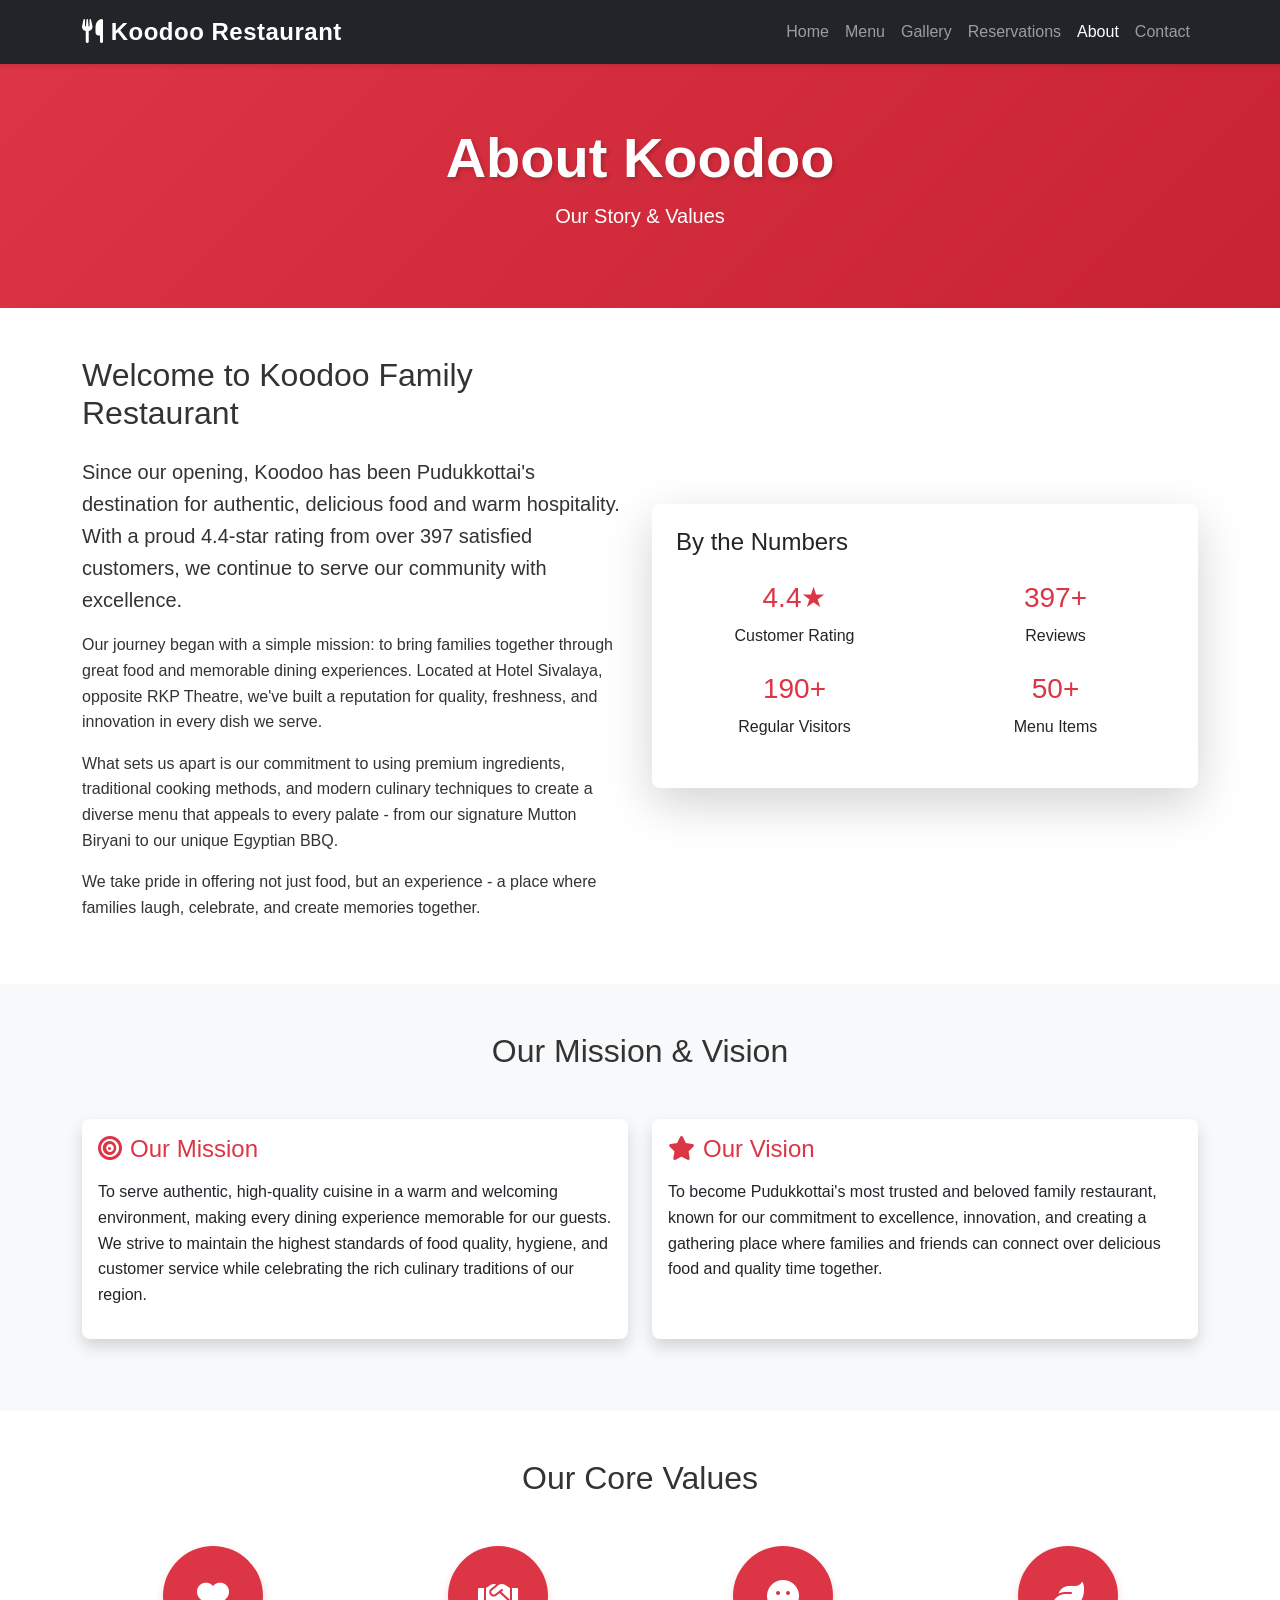
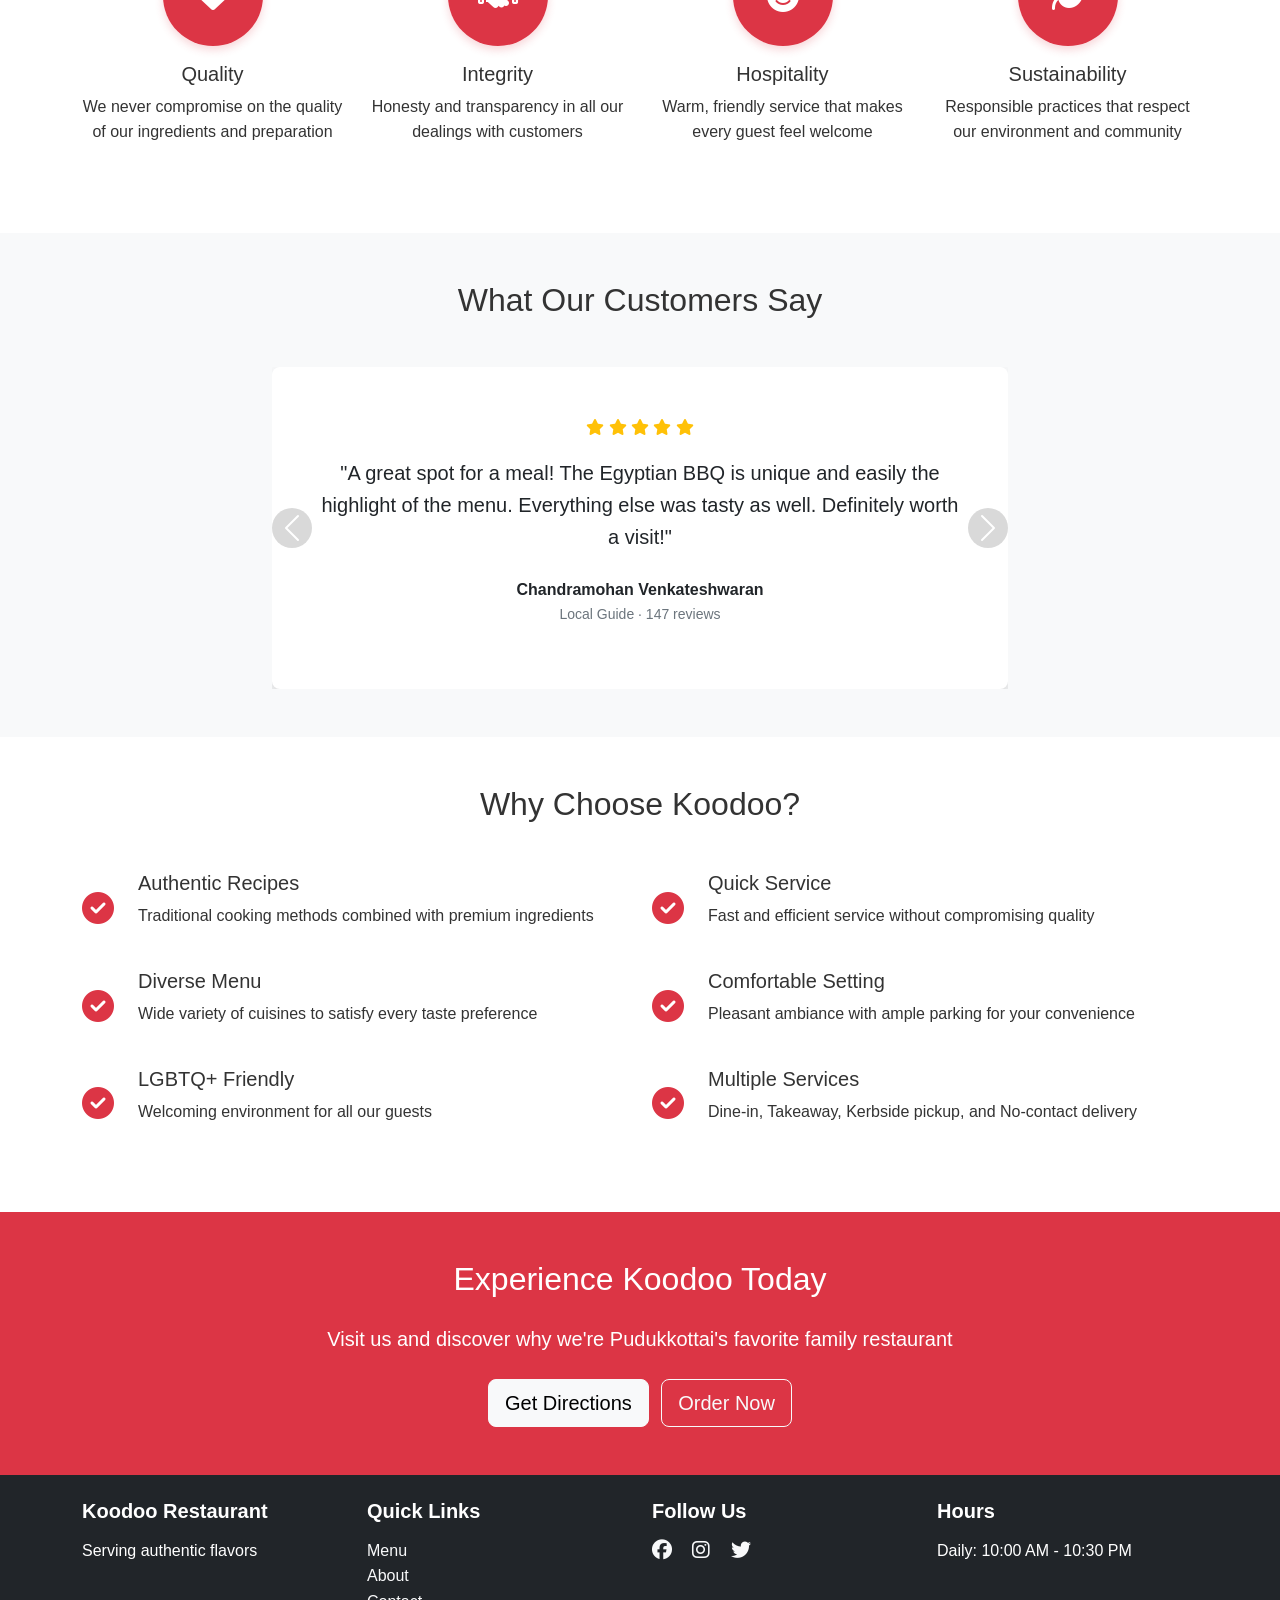
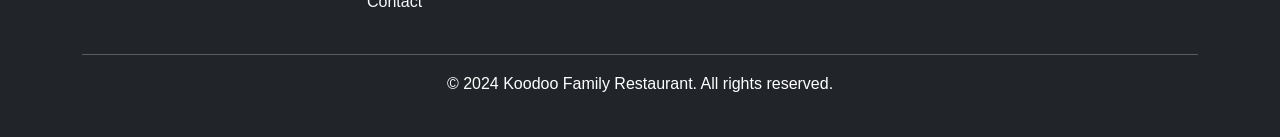
==== about.html @ 0c463f67 "Add files via upload" ====
<!DOCTYPE html>
<html lang="en">
<head>
    <meta charset="UTF-8">
    <meta name="viewport" content="width=device-width, initial-scale=1.0">
    <title>About | Koodoo Family Restaurant</title>
    <link href="https://cdn.jsdelivr.net/npm/bootstrap@5.3.0/dist/css/bootstrap.min.css" rel="stylesheet">
    <link href="https://cdnjs.cloudflare.com/ajax/libs/font-awesome/6.4.0/css/all.min.css" rel="stylesheet">
    <link rel="stylesheet" href="styles.css">
</head>
<body>
    <!-- Navigation Bar -->
    <nav class="navbar navbar-expand-lg navbar-dark bg-dark sticky-top">
        <div class="container">
            <a class="navbar-brand fw-bold" href="index.html">
                <i class="fas fa-utensils"></i> Koodoo Restaurant
            </a>
            <button class="navbar-toggler" type="button" data-bs-toggle="collapse" data-bs-target="#navbarNav">
                <span class="navbar-toggler-icon"></span>
            </button>
            <div class="collapse navbar-collapse" id="navbarNav">
                <ul class="navbar-nav ms-auto">
                    <li class="nav-item"><a class="nav-link" href="index.html">Home</a></li>
                    <li class="nav-item"><a class="nav-link" href="menu.html">Menu</a></li>
                    <li class="nav-item"><a class="nav-link" href="gallery.html">Gallery</a></li>
                    <li class="nav-item"><a class="nav-link" href="reservations.html">Reservations</a></li>
                    <li class="nav-item"><a class="nav-link active" href="about.html">About</a></li>
                    <li class="nav-item"><a class="nav-link" href="contact.html">Contact</a></li>
                </ul>
            </div>
        </div>
    </nav>

    <!-- Page Header -->
    <section class="page-header">
        <div class="container">
            <h1 class="display-4 fw-bold text-white">About Koodoo</h1>
            <p class="lead text-white">Our Story & Values</p>
        </div>
    </section>

    <!-- About Section -->
    <section class="py-5">
        <div class="container">
            <div class="row align-items-center">
                <div class="col-lg-6 mb-4 mb-lg-0">
                    <h2 class="mb-4">Welcome to Koodoo Family Restaurant</h2>
                    <p class="lead mb-3">Since our opening, Koodoo has been Pudukkottai's destination for authentic, delicious food and warm hospitality. With a proud 4.4-star rating from over 397 satisfied customers, we continue to serve our community with excellence.</p>
                    
                    <p class="mb-3">Our journey began with a simple mission: to bring families together through great food and memorable dining experiences. Located at Hotel Sivalaya, opposite RKP Theatre, we've built a reputation for quality, freshness, and innovation in every dish we serve.</p>
                    
                    <p class="mb-3">What sets us apart is our commitment to using premium ingredients, traditional cooking methods, and modern culinary techniques to create a diverse menu that appeals to every palate - from our signature Mutton Biryani to our unique Egyptian BBQ.</p>
                    
                    <p>We take pride in offering not just food, but an experience - a place where families laugh, celebrate, and create memories together.</p>
                </div>
                <div class="col-lg-6">
                    <div class="card shadow-lg">
                        <div class="card-body p-4">
                            <h4 class="card-title mb-4">By the Numbers</h4>
                            <div class="row text-center">
                                <div class="col-6 mb-4">
                                    <h3 class="text-danger">4.4★</h3>
                                    <p class="mb-0">Customer Rating</p>
                                </div>
                                <div class="col-6 mb-4">
                                    <h3 class="text-danger">397+</h3>
                                    <p class="mb-0">Reviews</p>
                                </div>
                                <div class="col-6 mb-4">
                                    <h3 class="text-danger">190+</h3>
                                    <p class="mb-0">Regular Visitors</p>
                                </div>
                                <div class="col-6 mb-4">
                                    <h3 class="text-danger">50+</h3>
                                    <p class="mb-0">Menu Items</p>
                                </div>
                            </div>
                        </div>
                    </div>
                </div>
            </div>
        </div>
    </section>

    <!-- Mission & Vision Section -->
    <section class="py-5 bg-light">
        <div class="container">
            <h2 class="text-center mb-5">Our Mission & Vision</h2>
            <div class="row">
                <div class="col-md-6 mb-4">
                    <div class="card h-100 shadow">
                        <div class="card-body">
                            <h4 class="card-title text-danger mb-3">
                                <i class="fas fa-bullseye me-2"></i>Our Mission
                            </h4>
                            <p>To serve authentic, high-quality cuisine in a warm and welcoming environment, making every dining experience memorable for our guests. We strive to maintain the highest standards of food quality, hygiene, and customer service while celebrating the rich culinary traditions of our region.</p>
                        </div>
                    </div>
                </div>
                <div class="col-md-6 mb-4">
                    <div class="card h-100 shadow">
                        <div class="card-body">
                            <h4 class="card-title text-danger mb-3">
                                <i class="fas fa-star me-2"></i>Our Vision
                            </h4>
                            <p>To become Pudukkottai's most trusted and beloved family restaurant, known for our commitment to excellence, innovation, and creating a gathering place where families and friends can connect over delicious food and quality time together.</p>
                        </div>
                    </div>
                </div>
            </div>
        </div>
    </section>

    <!-- Values Section -->
    <section class="py-5">
        <div class="container">
            <h2 class="text-center mb-5">Our Core Values</h2>
            <div class="row">
                <div class="col-md-3 mb-4">
                    <div class="text-center">
                        <div class="feature-icon bg-danger rounded-circle d-inline-flex align-items-center justify-content-center mb-3" style="width: 100px; height: 100px;">
                            <i class="fas fa-heart text-white fa-2x"></i>
                        </div>
                        <h5>Quality</h5>
                        <p>We never compromise on the quality of our ingredients and preparation</p>
                    </div>
                </div>
                <div class="col-md-3 mb-4">
                    <div class="text-center">
                        <div class="feature-icon bg-danger rounded-circle d-inline-flex align-items-center justify-content-center mb-3" style="width: 100px; height: 100px;">
                            <i class="fas fa-handshake text-white fa-2x"></i>
                        </div>
                        <h5>Integrity</h5>
                        <p>Honesty and transparency in all our dealings with customers</p>
                    </div>
                </div>
                <div class="col-md-3 mb-4">
                    <div class="text-center">
                        <div class="feature-icon bg-danger rounded-circle d-inline-flex align-items-center justify-content-center mb-3" style="width: 100px; height: 100px;">
                            <i class="fas fa-smile text-white fa-2x"></i>
                        </div>
                        <h5>Hospitality</h5>
                        <p>Warm, friendly service that makes every guest feel welcome</p>
                    </div>
                </div>
                <div class="col-md-3 mb-4">
                    <div class="text-center">
                        <div class="feature-icon bg-danger rounded-circle d-inline-flex align-items-center justify-content-center mb-3" style="width: 100px; height: 100px;">
                            <i class="fas fa-leaf text-white fa-2x"></i>
                        </div>
                        <h5>Sustainability</h5>
                        <p>Responsible practices that respect our environment and community</p>
                    </div>
                </div>
            </div>
        </div>
    </section>

    <!-- What Customers Say Section -->
    <section class="py-5 bg-light">
        <div class="container">
            <h2 class="text-center mb-5">What Our Customers Say</h2>
            <div class="row">
                <div class="col-lg-8 mx-auto">
                    <div id="reviewCarousel" class="carousel slide" data-bs-ride="carousel">
                        <div class="carousel-inner">
                            <div class="carousel-item active">
                                <div class="card shadow text-center p-5">
                                    <div class="mb-3">
                                        <i class="fas fa-star text-warning"></i>
                                        <i class="fas fa-star text-warning"></i>
                                        <i class="fas fa-star text-warning"></i>
                                        <i class="fas fa-star text-warning"></i>
                                        <i class="fas fa-star text-warning"></i>
                                    </div>
                                    <p class="fs-5 mb-4">"A great spot for a meal! The Egyptian BBQ is unique and easily the highlight of the menu. Everything else was tasty as well. Definitely worth a visit!"</p>
                                    <p class="fw-bold mb-0">Chandramohan Venkateshwaran</p>
                                    <p class="text-muted small">Local Guide · 147 reviews</p>
                                </div>
                            </div>
                            <div class="carousel-item">
                                <div class="card shadow text-center p-5">
                                    <div class="mb-3">
                                        <i class="fas fa-star text-warning"></i>
                                        <i class="fas fa-star text-warning"></i>
                                        <i class="fas fa-star text-warning"></i>
                                        <i class="fas fa-star text-warning"></i>
                                        <i class="fas fa-star text-warning"></i>
                                    </div>
                                    <p class="fs-5 mb-4">"Food was great - they recommended the mutton biryani and it was good. Service was good and the food came out fast."</p>
                                    <p class="fw-bold mb-0">Patrick Shonikre</p>
                                    <p class="text-muted small">Local Guide · 384 reviews</p>
                                </div>
                            </div>
                            <div class="carousel-item">
                                <div class="card shadow text-center p-5">
                                    <div class="mb-3">
                                        <i class="fas fa-star text-warning"></i>
                                        <i class="fas fa-star text-warning"></i>
                                        <i class="fas fa-star text-warning"></i>
                                        <i class="fas fa-star text-warning"></i>
                                    </div>
                                    <p class="fs-5 mb-4">"I ordered pasta, burgers, chicken soup - all foods taste good. Good service, tasty food, and pleasant ambiance."</p>
                                    <p class="fw-bold mb-0">Our Valued Customer</p>
                                    <p class="text-muted small">Regular Visitor</p>
                                </div>
                            </div>
                        </div>
                        <button class="carousel-control-prev" type="button" data-bs-target="#reviewCarousel" data-bs-slide="prev">
                            <span class="carousel-control-prev-icon" aria-hidden="true"></span>
                        </button>
                        <button class="carousel-control-next" type="button" data-bs-target="#reviewCarousel" data-bs-slide="next">
                            <span class="carousel-control-next-icon" aria-hidden="true"></span>
                        </button>
                    </div>
                </div>
            </div>
        </div>
    </section>

    <!-- Why Choose Us Section -->
    <section class="py-5">
        <div class="container">
            <h2 class="text-center mb-5">Why Choose Koodoo?</h2>
            <div class="row">
                <div class="col-md-6 mb-4">
                    <div class="d-flex">
                        <div class="flex-shrink-0">
                            <div class="d-flex align-items-center justify-content-center h-100">
                                <i class="fas fa-check-circle text-danger fa-2x"></i>
                            </div>
                        </div>
                        <div class="flex-grow-1 ms-4">
                            <h5>Authentic Recipes</h5>
                            <p>Traditional cooking methods combined with premium ingredients</p>
                        </div>
                    </div>
                </div>
                <div class="col-md-6 mb-4">
                    <div class="d-flex">
                        <div class="flex-shrink-0">
                            <div class="d-flex align-items-center justify-content-center h-100">
                                <i class="fas fa-check-circle text-danger fa-2x"></i>
                            </div>
                        </div>
                        <div class="flex-grow-1 ms-4">
                            <h5>Quick Service</h5>
                            <p>Fast and efficient service without compromising quality</p>
                        </div>
                    </div>
                </div>
                <div class="col-md-6 mb-4">
                    <div class="d-flex">
                        <div class="flex-shrink-0">
                            <div class="d-flex align-items-center justify-content-center h-100">
                                <i class="fas fa-check-circle text-danger fa-2x"></i>
                            </div>
                        </div>
                        <div class="flex-grow-1 ms-4">
                            <h5>Diverse Menu</h5>
                            <p>Wide variety of cuisines to satisfy every taste preference</p>
                        </div>
                    </div>
                </div>
                <div class="col-md-6 mb-4">
                    <div class="d-flex">
                        <div class="flex-shrink-0">
                            <div class="d-flex align-items-center justify-content-center h-100">
                                <i class="fas fa-check-circle text-danger fa-2x"></i>
                            </div>
                        </div>
                        <div class="flex-grow-1 ms-4">
                            <h5>Comfortable Setting</h5>
                            <p>Pleasant ambiance with ample parking for your convenience</p>
                        </div>
                    </div>
                </div>
                <div class="col-md-6 mb-4">
                    <div class="d-flex">
                        <div class="flex-shrink-0">
                            <div class="d-flex align-items-center justify-content-center h-100">
                                <i class="fas fa-check-circle text-danger fa-2x"></i>
                            </div>
                        </div>
                        <div class="flex-grow-1 ms-4">
                            <h5>LGBTQ+ Friendly</h5>
                            <p>Welcoming environment for all our guests</p>
                        </div>
                    </div>
                </div>
                <div class="col-md-6 mb-4">
                    <div class="d-flex">
                        <div class="flex-shrink-0">
                            <div class="d-flex align-items-center justify-content-center h-100">
                                <i class="fas fa-check-circle text-danger fa-2x"></i>
                            </div>
                        </div>
                        <div class="flex-grow-1 ms-4">
                            <h5>Multiple Services</h5>
                            <p>Dine-in, Takeaway, Kerbside pickup, and No-contact delivery</p>
                        </div>
                    </div>
                </div>
            </div>
        </div>
    </section>

    <!-- Call to Action -->
    <section class="py-5 bg-danger text-white">
        <div class="container text-center">
            <h2 class="mb-4">Experience Koodoo Today</h2>
            <p class="lead mb-4">Visit us and discover why we're Pudukkottai's favorite family restaurant</p>
            <a href="contact.html" class="btn btn-light btn-lg me-2">Get Directions</a>
            <a href="reservations.html" class="btn btn-outline-light btn-lg">Order Now</a>
        </div>
    </section>

    <!-- Footer -->
    <footer class="bg-dark text-white py-4">
        <div class="container">
            <div class="row mb-4">
                <div class="col-md-3">
                    <h5>Koodoo Restaurant</h5>
                    <p>Serving authentic flavors</p>
                </div>
                <div class="col-md-3">
                    <h5>Quick Links</h5>
                    <ul class="list-unstyled">
                        <li><a href="menu.html" class="text-decoration-none text-light">Menu</a></li>
                        <li><a href="about.html" class="text-decoration-none text-light">About</a></li>
                        <li><a href="contact.html" class="text-decoration-none text-light">Contact</a></li>
                    </ul>
                </div>
                <div class="col-md-3">
                    <h5>Follow Us</h5>
                    <div>
                        <a href="#" class="text-decoration-none text-light me-3"><i class="fab fa-facebook fa-lg"></i></a>
                        <a href="#" class="text-decoration-none text-light me-3"><i class="fab fa-instagram fa-lg"></i></a>
                        <a href="#" class="text-decoration-none text-light me-3"><i class="fab fa-twitter fa-lg"></i></a>
                    </div>
                </div>
                <div class="col-md-3">
                    <h5>Hours</h5>
                    <p>Daily: 10:00 AM - 10:30 PM</p>
                </div>
            </div>
            <hr>
            <div class="text-center">
                <p>&copy; 2024 Koodoo Family Restaurant. All rights reserved.</p>
            </div>
        </div>
    </footer>

    <script src="https://cdn.jsdelivr.net/npm/bootstrap@5.3.0/dist/js/bootstrap.bundle.min.js"></script>
    <script src="script.js"></script>
</body>
</html>
---- styles.css ----
/* ===== Custom Styles for Koodoo Restaurant ===== */

:root {
    --primary-color: #dc3545;
    --secondary-color: #343a40;
    --light-color: #f8f9fa;
    --dark-color: #212529;
    --danger-color: #dc3545;
}

/* General Styles */
body {
    font-family: 'Segoe UI', Tahoma, Geneva, Verdana, sans-serif;
    line-height: 1.6;
    color: #333;
}

a {
    transition: all 0.3s ease;
}

/* Navigation */
.navbar {
    box-shadow: 0 2px 4px rgba(0, 0, 0, 0.1);
}

.navbar-brand {
    font-size: 1.5rem;
    letter-spacing: 0.5px;
}

/* Hero Section */
.hero-section {
    background: linear-gradient(135deg, #1a1a1a 0%, #2d2d2d 100%);
    color: white;
    padding: 120px 0;
    text-align: center;
    position: relative;
    overflow: hidden;
    min-height: 90vh;
    display: flex;
    align-items: center;
    justify-content: center;
}

.hero-section.premium-hero {
    background: linear-gradient(135deg, #0f0f0f 0%, #1a1a1a 50%, #2d1b1b 100%);
    min-height: 100vh;
}

.hero-overlay {
    position: absolute;
    top: 0;
    left: 0;
    right: 0;
    bottom: 0;
    background: 
        radial-gradient(circle at 20% 50%, rgba(220, 53, 69, 0.1) 0%, transparent 50%),
        radial-gradient(circle at 80% 80%, rgba(255, 193, 7, 0.05) 0%, transparent 50%);
    z-index: 1;
}

.hero-content {
    position: relative;
    z-index: 2;
    max-width: 900px;
}

.hero-badge {
    display: inline-block;
    background: rgba(255, 193, 7, 0.1);
    border: 1px solid rgba(255, 193, 7, 0.3);
    padding: 12px 24px;
    border-radius: 50px;
    font-size: 0.9rem;
    letter-spacing: 1px;
    backdrop-filter: blur(10px);
}

.hero-section .display-2 {
    font-weight: 700;
    text-shadow: 0 4px 20px rgba(0, 0, 0, 0.5);
    animation: fadeInDown 1s ease-out;
}

.hero-section .lead {
    animation: fadeInUp 1s ease-out 0.2s both;
}

.hero-cta {
    animation: fadeInUp 1s ease-out 0.4s both;
}

.hero-stats {
    display: flex;
    justify-content: center;
    gap: 60px;
    animation: fadeInUp 1s ease-out 0.6s both;
}

.stat-item {
    text-align: center;
}

.stat-item h3 {
    font-size: 2.5rem;
    font-weight: 700;
    text-shadow: 0 2px 10px rgba(0, 0, 0, 0.3);
}

@keyframes fadeInDown {
    from {
        opacity: 0;
        transform: translateY(-30px);
    }
    to {
        opacity: 1;
        transform: translateY(0);
    }
}

@keyframes fadeInUp {
    from {
        opacity: 0;
        transform: translateY(30px);
    }
    to {
        opacity: 1;
        transform: translateY(0);
    }
}

/* Page Header */
.page-header {
    background: linear-gradient(135deg, #dc3545 0%, #c82333 100%);
    color: white;
    padding: 60px 0;
    text-align: center;
    margin-bottom: 0;
}

.page-header h1 {
    font-weight: 700;
    text-shadow: 2px 2px 4px rgba(0, 0, 0, 0.2);
}

/* Cards */
.card {
    border: none;
    border-radius: 8px;
    transition: transform 0.3s ease, box-shadow 0.3s ease;
}

.card:hover {
    transform: translateY(-5px);
    box-shadow: 0 8px 16px rgba(0, 0, 0, 0.15) !important;
}

.card-header {
    border-radius: 8px 8px 0 0 !important;
}

/* Menu Cards */
.menu-card {
    border: 1px solid #e0e0e0;
}

.menu-card:hover {
    border-color: #dc3545;
}

.menu-category {
    animation: fadeIn 0.5s ease-in;
}

@keyframes fadeIn {
    from {
        opacity: 0;
    }
    to {
        opacity: 1;
    }
}

/* Gallery */
.gallery-grid {
    animation: slideUp 0.6s ease-out;
}

@keyframes slideUp {
    from {
        opacity: 0;
        transform: translateY(20px);
    }
    to {
        opacity: 1;
        transform: translateY(0);
    }
}

.gallery-item {
    border-radius: 10px;
    overflow: hidden;
    box-shadow: 0 4px 8px rgba(0, 0, 0, 0.1);
    transition: all 0.3s ease;
}

.gallery-item:hover {
    transform: scale(1.05);
    box-shadow: 0 8px 16px rgba(0, 0, 0, 0.2);
}

.gallery-placeholder {
    height: 250px;
    display: flex;
    align-items: center;
    justify-content: center;
    color: white;
}

.gallery-info {
    padding: 15px;
    background: white;
}

/* Buttons */
.btn-danger {
    background-color: var(--danger-color);
    border-color: var(--danger-color);
    font-weight: 600;
    padding: 10px 20px;
}

.btn-danger:hover {
    background-color: #c82333;
    border-color: #c82333;
    transform: translateY(-2px);
    box-shadow: 0 4px 8px rgba(220, 53, 69, 0.3);
}

.btn-outline-light:hover {
    background-color: rgba(255, 255, 255, 0.1);
}

/* Service Cards */
.service-card {
    border: none;
    border-top: 3px solid var(--danger-color);
    transition: all 0.3s ease;
}

.service-card:hover {
    border-top-color: #c82333;
    box-shadow: 0 8px 16px rgba(220, 53, 69, 0.15) !important;
}

.service-card i {
    transition: all 0.3s ease;
}

.service-card:hover i {
    transform: scale(1.1) rotate(5deg);
}

/* Features */
.feature-icon {
    box-shadow: 0 4px 8px rgba(220, 53, 69, 0.2);
}

.feature-card {
    padding: 20px;
    border-radius: 10px;
    transition: all 0.3s ease;
}

.feature-card:hover {
    box-shadow: 0 8px 16px rgba(0, 0, 0, 0.1);
}

/* Forms */
.form-control,
.form-select {
    border-radius: 6px;
    border: 1px solid #ddd;
    padding: 10px 12px;
    transition: all 0.3s ease;
}

.form-control:focus,
.form-select:focus {
    border-color: var(--danger-color);
    box-shadow: 0 0 0 0.2rem rgba(220, 53, 69, 0.25);
}

.form-check-input:checked {
    background-color: var(--danger-color);
    border-color: var(--danger-color);
}

/* Rating Stars */
.fa-star {
    animation: twinkle 0.6s ease-in-out;
}

@keyframes twinkle {
    0%, 100% {
        opacity: 1;
    }
    50% {
        opacity: 0.7;
    }
}

/* Badges */
.badge {
    padding: 8px 12px;
    font-weight: 600;
    font-size: 0.9rem;
}

/* Sections */
section {
    position: relative;
}

.bg-light {
    background-color: #f8f9fa !important;
}

.bg-danger {
    background-color: var(--danger-color) !important;
}

.bg-dark {
    background-color: var(--dark-color) !important;
}

/* Footer */
footer {
    background-color: var(--dark-color);
    color: white;
}

footer a {
    color: white;
    text-decoration: none;
}

footer a:hover {
    color: var(--danger-color);
}

footer h5 {
    font-weight: 700;
    color: white;
    margin-bottom: 15px;
}

footer hr {
    background-color: rgba(255, 255, 255, 0.1);
}

/* Carousel */
.carousel-control-prev,
.carousel-control-next {
    background: rgba(0, 0, 0, 0.3);
    width: 40px;
    height: 40px;
    top: 50%;
    transform: translateY(-50%);
    border-radius: 50%;
}

.carousel-control-prev:hover,
.carousel-control-next:hover {
    background: rgba(220, 53, 69, 0.5);
}

/* Accordion */
.accordion-button:not(.collapsed) {
    background-color: var(--danger-color);
    color: white;
    box-shadow: inset 0 -1px 0 rgba(0, 0, 0, 0.125);
}

.accordion-button:focus {
    border-color: var(--danger-color);
    box-shadow: 0 0 0 0.25rem rgba(220, 53, 69, 0.25);
}

/* Map */
.map-container {
    height: 400px;
    border-radius: 10px;
    overflow: hidden;
}

/* Responsive */
@media (max-width: 768px) {
    .hero-section {
        padding: 80px 0;
    }

    .hero-section .display-3 {
        font-size: 2rem;
    }

    .page-header {
        padding: 40px 0;
    }

    .page-header h1 {
        font-size: 1.75rem;
    }

    .gallery-placeholder {
        height: 200px;
    }

    footer .col-md-3 {
        margin-bottom: 20px;
    }
}

@media (max-width: 576px) {
    .hero-section .display-3 {
        font-size: 1.5rem;
    }

    .hero-section .lead {
        font-size: 1rem;
    }

    .btn-group {
        display: flex;
        flex-direction: column;
    }

    .btn-group .btn {
        border-radius: 6px !important;
        margin-bottom: 5px;
    }

    .gallery-placeholder {
        height: 150px;
    }

    .gallery-placeholder i {
        font-size: 2rem;
    }
}

/* Animations */
.fade-in {
    animation: fadeIn 0.5s ease-in;
}

.slide-in {
    animation: slideIn 0.5s ease-out;
}

@keyframes slideIn {
    from {
        transform: translateX(-20px);
        opacity: 0;
    }
    to {
        transform: translateX(0);
        opacity: 1;
    }
}

/* Utility Classes */
.text-danger {
    color: var(--danger-color) !important;
}

.text-muted {
    color: #6c757d !important;
}

.shadow-lg {
    box-shadow: 0 1rem 3rem rgba(0, 0, 0, 0.175) !important;
}

.rounded-circle {
    border-radius: 50%;
}

/* Scrollbar Styling (for Webkit browsers) */
::-webkit-scrollbar {
    width: 10px;
}

::-webkit-scrollbar-track {
    background: #f1f1f1;
}

::-webkit-scrollbar-thumb {
    background: var(--danger-color);
    border-radius: 5px;
}

::-webkit-scrollbar-thumb:hover {
    background: #c82333;
}

/* Success Messages */
.alert {
    border-radius: 8px;
    border: none;
    animation: slideDown 0.3s ease-out;
}

@keyframes slideDown {
    from {
        transform: translateY(-20px);
        opacity: 0;
    }
    to {
        transform: translateY(0);
        opacity: 1;
    }
}

/* Loading Animation */
.loading {
    display: inline-block;
    width: 20px;
    height: 20px;
    border: 3px solid rgba(220, 53, 69, 0.3);
    border-radius: 50%;
    border-top-color: var(--danger-color);
    animation: spin 1s ease-in-out infinite;
}

@keyframes spin {
    to {
        transform: rotate(360deg);
    }
}

/* Smooth Scrolling */
html {
    scroll-behavior: smooth;
}

/* Focus States */
*:focus {
    outline: 2px solid var(--danger-color);
    outline-offset: 2px;
}

button:focus,
a:focus {
    outline-offset: 4px;
}

/* Print Styles */
@media print {
    .navbar,
    footer,
    .btn,
    .no-print {
        display: none !important;
    }
}

/* ===== CART SIDEBAR STYLES ===== */
.cart-sidebar {
    position: fixed;
    right: -400px;
    top: 0;
    width: 400px;
    height: 100vh;
    background: linear-gradient(135deg, #1a1a1a 0%, #2d2d2d 100%);
    box-shadow: -5px 0 30px rgba(0, 0, 0, 0.5);
    transition: right 0.3s ease;
    z-index: 9998;
    overflow-y: auto;
    color: white;
}

.cart-sidebar.active {
    right: 0;
}

.cart-header {
    background: linear-gradient(135deg, #dc3545 0%, #c82333 100%);
    padding: 20px;
    display: flex;
    justify-content: space-between;
    align-items: center;
    position: sticky;
    top: 0;
    z-index: 9999;
}

.cart-close-btn {
    background: none;
    border: none;
    color: white;
    font-size: 1.5rem;
    cursor: pointer;
    transition: transform 0.2s;
}

.cart-close-btn:hover {
    transform: scale(1.1);
}

.cart-items-container {
    padding: 20px;
    min-height: 300px;
}

.cart-empty {
    text-align: center;
    padding: 40px 20px;
    color: #aaa;
}

.cart-empty i {
    font-size: 3rem;
    margin-bottom: 20px;
    opacity: 0.5;
}

.cart-item {
    background: rgba(255, 255, 255, 0.05);
    border-left: 3px solid #dc3545;
    padding: 15px;
    margin-bottom: 10px;
    border-radius: 5px;
    animation: slideInLeft 0.3s ease;
}

@keyframes slideInLeft {
    from {
        opacity: 0;
        transform: translateX(20px);
    }
    to {
        opacity: 1;
        transform: translateX(0);
    }
}

.cart-item-name {
    font-weight: 600;
    margin-bottom: 5px;
}

.cart-item-price {
    color: #ffc107;
    font-weight: 700;
}

.cart-item-remove {
    background: none;
    border: none;
    color: #dc3545;
    cursor: pointer;
    font-size: 0.9rem;
    margin-top: 8px;
    transition: all 0.2s;
}

.cart-item-remove:hover {
    color: #fff;
    transform: scale(1.1);
}

.cart-summary {
    background: rgba(255, 255, 255, 0.02);
    border-top: 1px solid rgba(255, 255, 255, 0.1);
    padding: 20px;
    position: sticky;
    bottom: 0;
}

.summary-row {
    display: flex;
    justify-content: space-between;
    margin-bottom: 12px;
    color: #aaa;
}

.summary-row.total {
    border-top: 1px solid rgba(255, 255, 255, 0.1);
    padding-top: 12px;
    margin-top: 12px;
    color: #ffc107;
    font-weight: 700;
    font-size: 1.1rem;
}

.checkout-btn {
    width: 100%;
    padding: 15px;
    background: linear-gradient(135deg, #dc3545 0%, #c82333 100%);
    color: white;
    border: none;
    border-radius: 8px;
    font-weight: 700;
    font-size: 1rem;
    cursor: pointer;
    margin-top: 15px;
    transition: all 0.3s;
}

.checkout-btn:hover {
    transform: translateY(-2px);
    box-shadow: 0 8px 20px rgba(220, 53, 69, 0.4);
}

.checkout-btn:disabled {
    background: #666;
    cursor: not-allowed;
    transform: none;
}

.cart-toggle-btn {
    position: fixed;
    bottom: 30px;
    right: 30px;
    width: 60px;
    height: 60px;
    background: linear-gradient(135deg, #dc3545 0%, #c82333 100%);
    color: white;
    border: none;
    border-radius: 50%;
    font-size: 1.5rem;
    cursor: pointer;
    z-index: 9997;
    box-shadow: 0 4px 15px rgba(220, 53, 69, 0.4);
    display: flex;
    align-items: center;
    justify-content: center;
    transition: all 0.3s;
}

.cart-toggle-btn:hover {
    transform: scale(1.1);
    box-shadow: 0 6px 20px rgba(220, 53, 69, 0.6);
}

.cart-badge {
    position: absolute;
    top: -10px;
    right: -10px;
    background: #ffc107;
    color: #000;
    width: 30px;
    height: 30px;
    border-radius: 50%;
    display: flex;
    align-items: center;
    justify-content: center;
    font-weight: 700;
    font-size: 0.9rem;
}

/* Overlay when cart is open */
.cart-overlay {
    position: fixed;
    top: 0;
    left: 0;
    right: 0;
    bottom: 0;
    background: rgba(0, 0, 0, 0.7);
    z-index: 9996;
    opacity: 0;
    pointer-events: none;
    transition: opacity 0.3s ease;
}

.cart-overlay.active {
    opacity: 1;
    pointer-events: all;
}

/* Modal Checkout Styles */
.checkout-modal {
    display: none;
    position: fixed;
    top: 0;
    left: 0;
    right: 0;
    bottom: 0;
    background: rgba(0, 0, 0, 0.8);
    z-index: 9999;
    align-items: center;
    justify-content: center;
}

.checkout-modal.active {
    display: flex;
}

.checkout-content {
    background: #1a1a1a;
    border-radius: 15px;
    max-width: 600px;
    width: 90%;
    max-height: 90vh;
    overflow-y: auto;
    color: white;
    position: relative;
}

.checkout-header {
    background: linear-gradient(135deg, #dc3545 0%, #c82333 100%);
    padding: 25px;
    border-radius: 15px 15px 0 0;
}

.checkout-header h2 {
    margin: 0;
    font-weight: 700;
}

.checkout-body {
    padding: 30px;
}

.checkout-close {
    position: absolute;
    top: 15px;
    right: 15px;
    background: none;
    border: none;
    color: white;
    font-size: 1.5rem;
    cursor: pointer;
}

.form-group-checkout {
    margin-bottom: 20px;
}

.form-group-checkout label {
    display: block;
    margin-bottom: 8px;
    font-weight: 600;
    color: #ffc107;
}

.form-group-checkout input,
.form-group-checkout select,
.form-group-checkout textarea {
    width: 100%;
    padding: 12px;
    background: rgba(255, 255, 255, 0.05);
    border: 1px solid rgba(255, 255, 255, 0.1);
    border-radius: 6px;
    color: white;
    font-family: inherit;
}

.form-group-checkout input::placeholder,
.form-group-checkout textarea::placeholder {
    color: rgba(255, 255, 255, 0.5);
}

.form-group-checkout input:focus,
.form-group-checkout select:focus,
.form-group-checkout textarea:focus {
    outline: none;
    border-color: #dc3545;
    box-shadow: 0 0 0 3px rgba(220, 53, 69, 0.2);
}

.payment-methods {
    display: grid;
    grid-template-columns: 1fr 1fr;
    gap: 15px;
    margin-bottom: 20px;
}

.payment-option {
    position: relative;
}

.payment-option input {
    display: none;
}

.payment-label {
    display: block;
    padding: 15px;
    border: 2px solid rgba(255, 255, 255, 0.2);
    border-radius: 8px;
    cursor: pointer;
    text-align: center;
    transition: all 0.3s;
    font-weight: 600;
}

.payment-option input:checked + .payment-label {
    border-color: #dc3545;
    background: rgba(220, 53, 69, 0.1);
    color: #ffc107;
}

.payment-label:hover {
    border-color: #dc3545;
}

.submit-order-btn {
    width: 100%;
    padding: 15px;
    background: linear-gradient(135deg, #dc3545 0%, #c82333 100%);
    color: white;
    border: none;
    border-radius: 8px;
    font-weight: 700;
    font-size: 1.1rem;
    cursor: pointer;
    transition: all 0.3s;
}

.submit-order-btn:hover {
    transform: translateY(-2px);
    box-shadow: 0 8px 20px rgba(220, 53, 69, 0.4);
}

.submit-order-btn:disabled {
    background: #666;
    cursor: not-allowed;
}

@media (max-width: 768px) {
    .cart-sidebar {
        width: 100%;
        right: -100%;
    }

    .hero-stats {
        gap: 30px;
    }

    .stat-item h3 {
        font-size: 2rem;
    }

    .payment-methods {
        grid-template-columns: 1fr;
    }

    .checkout-content {
        width: 95%;
    }
}
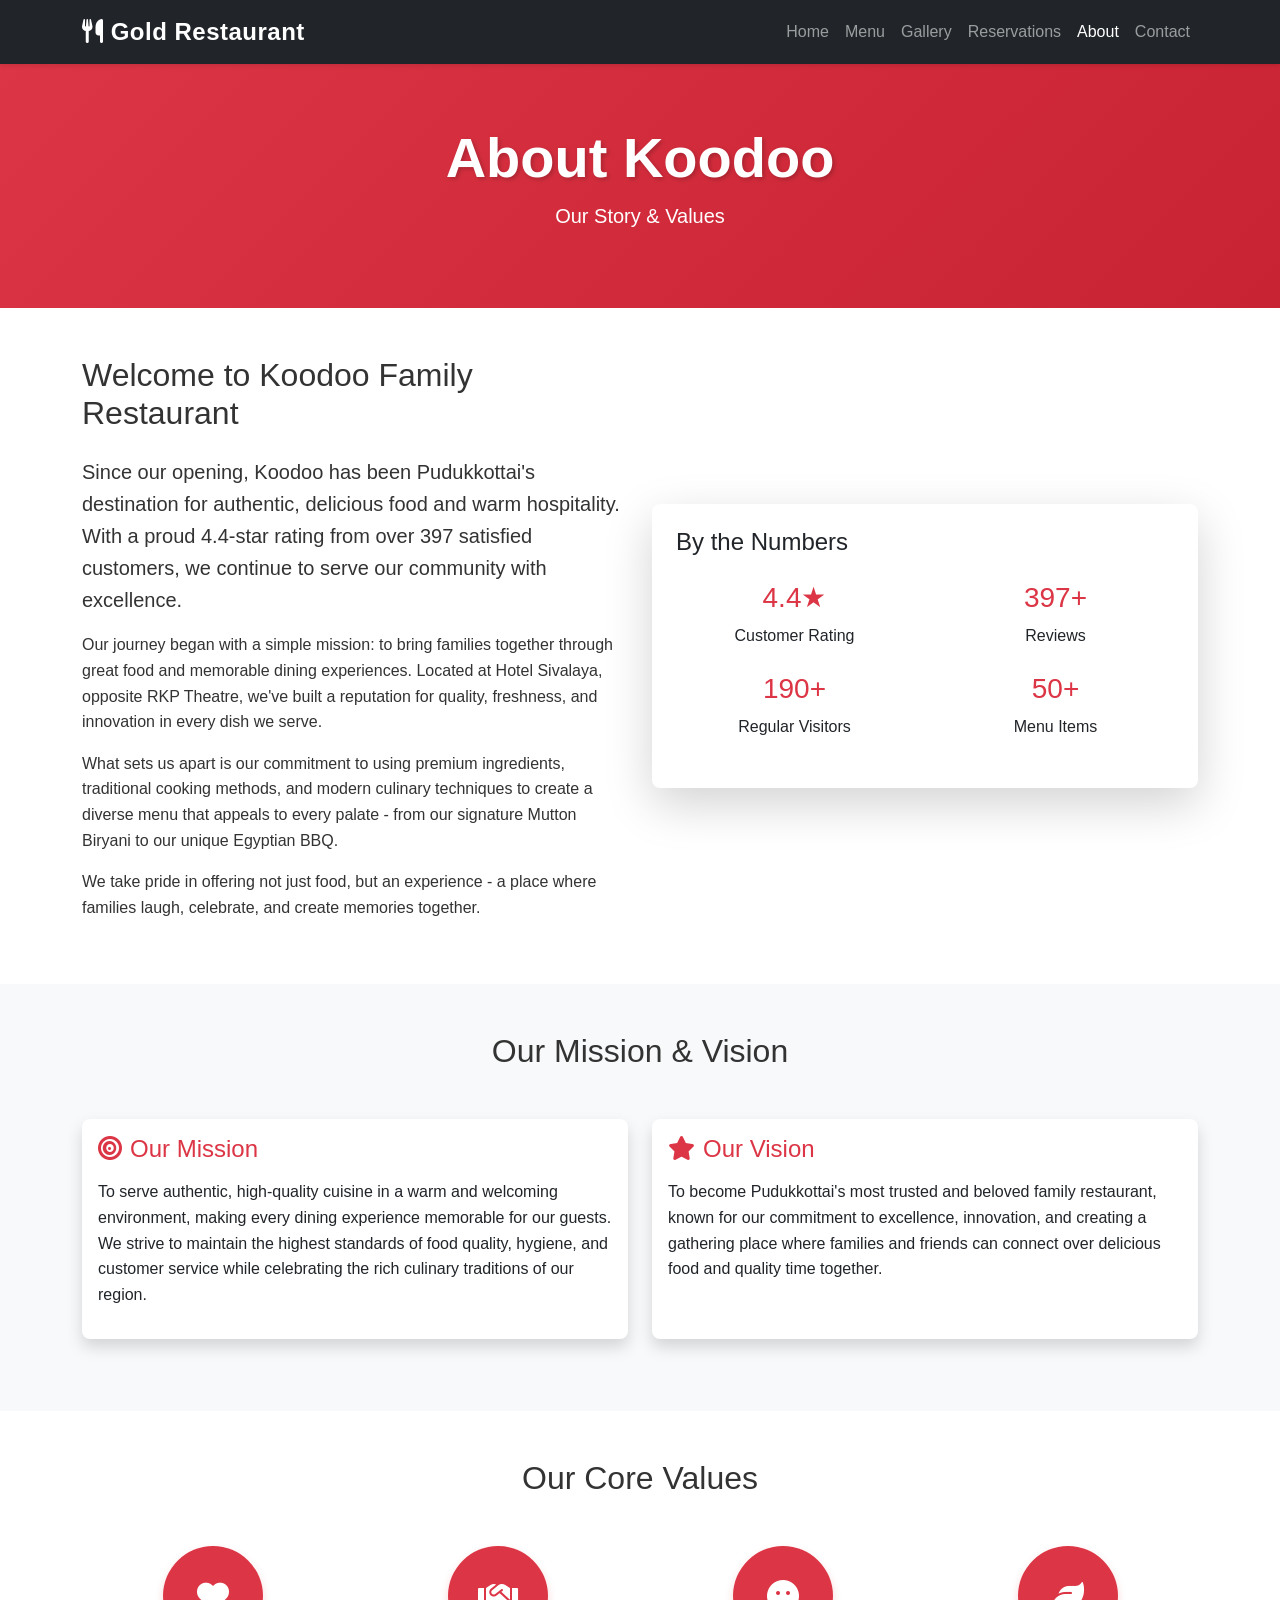
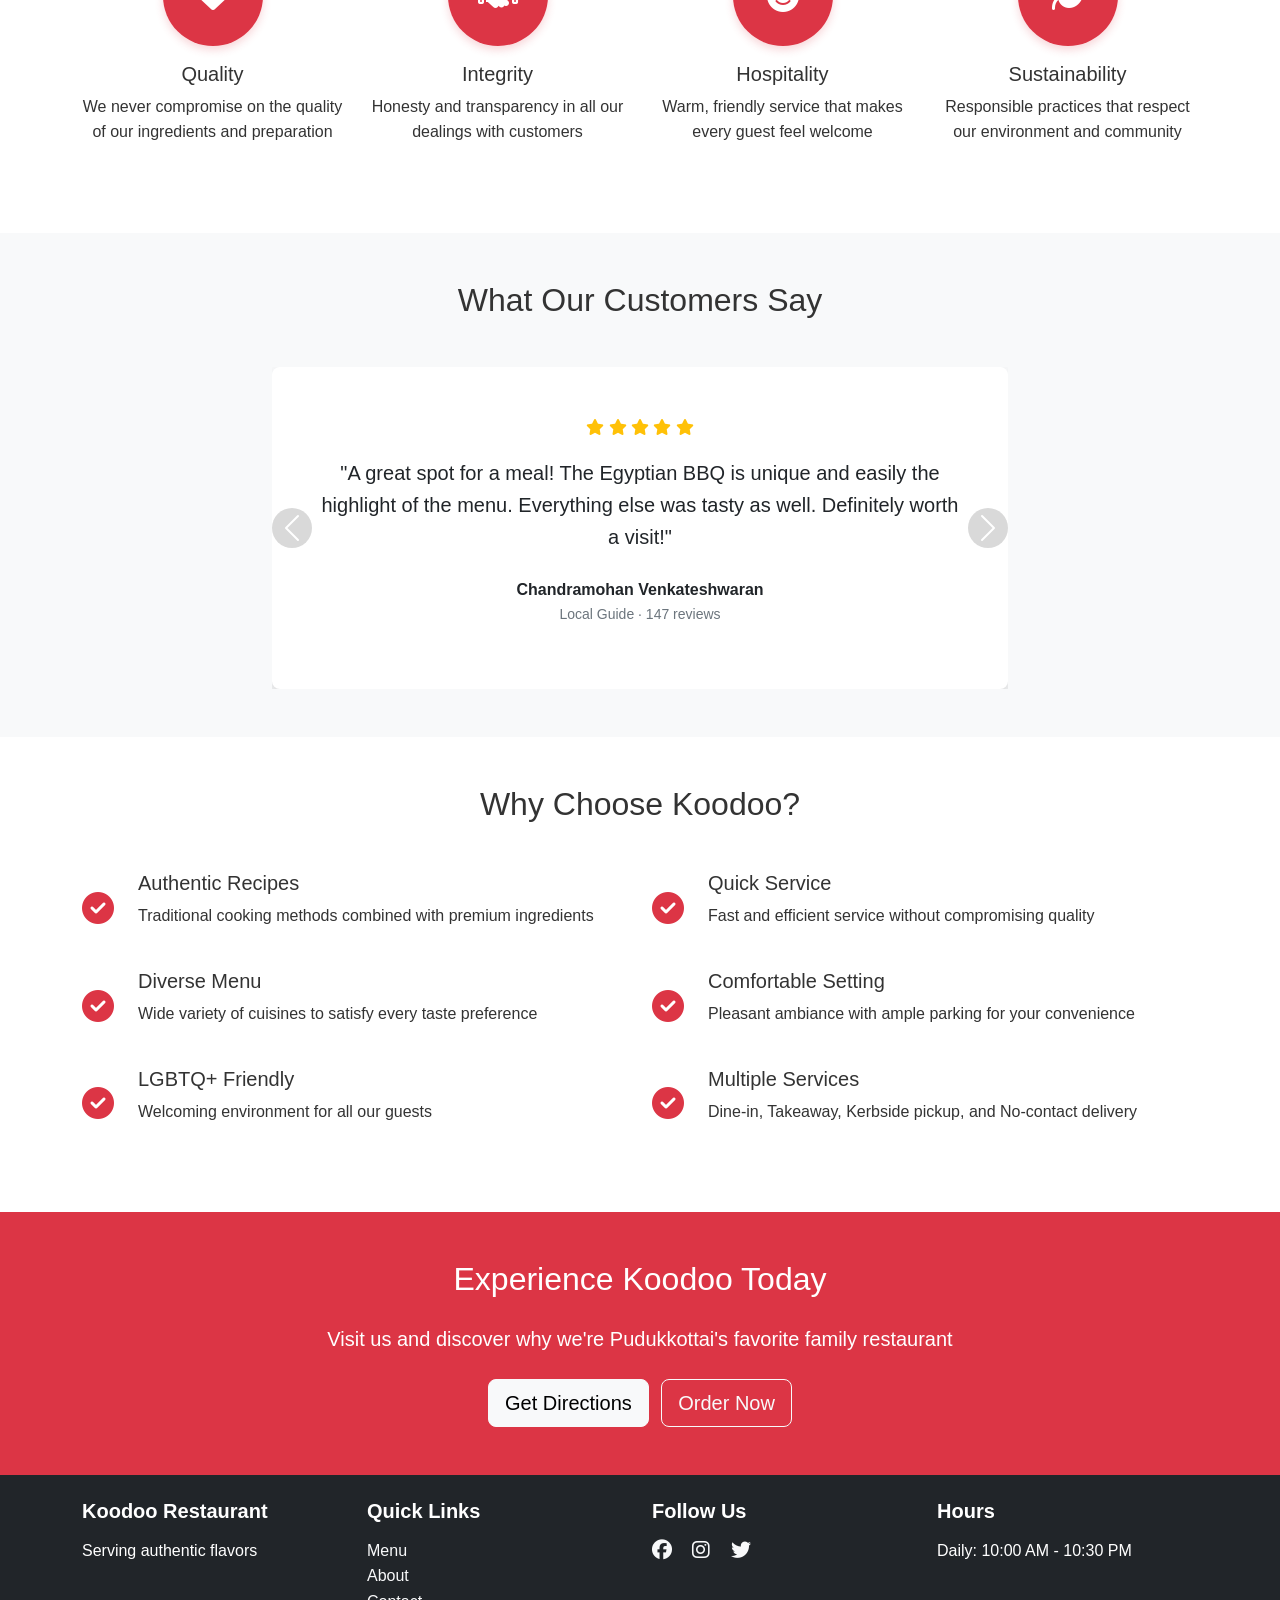
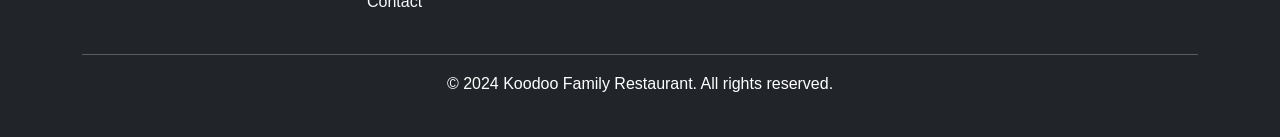
==== commit b43de8a0: "Update about.html" ====
--- a/about.html
+++ b/about.html
@@ -3,7 +3,7 @@
 <head>
     <meta charset="UTF-8">
     <meta name="viewport" content="width=device-width, initial-scale=1.0">
-    <title>About | Koodoo Family Restaurant</title>
+    <title>About | Gold Family Restaurant</title>
     <link href="https://cdn.jsdelivr.net/npm/bootstrap@5.3.0/dist/css/bootstrap.min.css" rel="stylesheet">
     <link href="https://cdnjs.cloudflare.com/ajax/libs/font-awesome/6.4.0/css/all.min.css" rel="stylesheet">
     <link rel="stylesheet" href="styles.css">
@@ -13,7 +13,7 @@
     <nav class="navbar navbar-expand-lg navbar-dark bg-dark sticky-top">
         <div class="container">
             <a class="navbar-brand fw-bold" href="index.html">
-                <i class="fas fa-utensils"></i> Koodoo Restaurant
+                <i class="fas fa-utensils"></i> Gold Restaurant
             </a>
             <button class="navbar-toggler" type="button" data-bs-toggle="collapse" data-bs-target="#navbarNav">
                 <span class="navbar-toggler-icon"></span>
